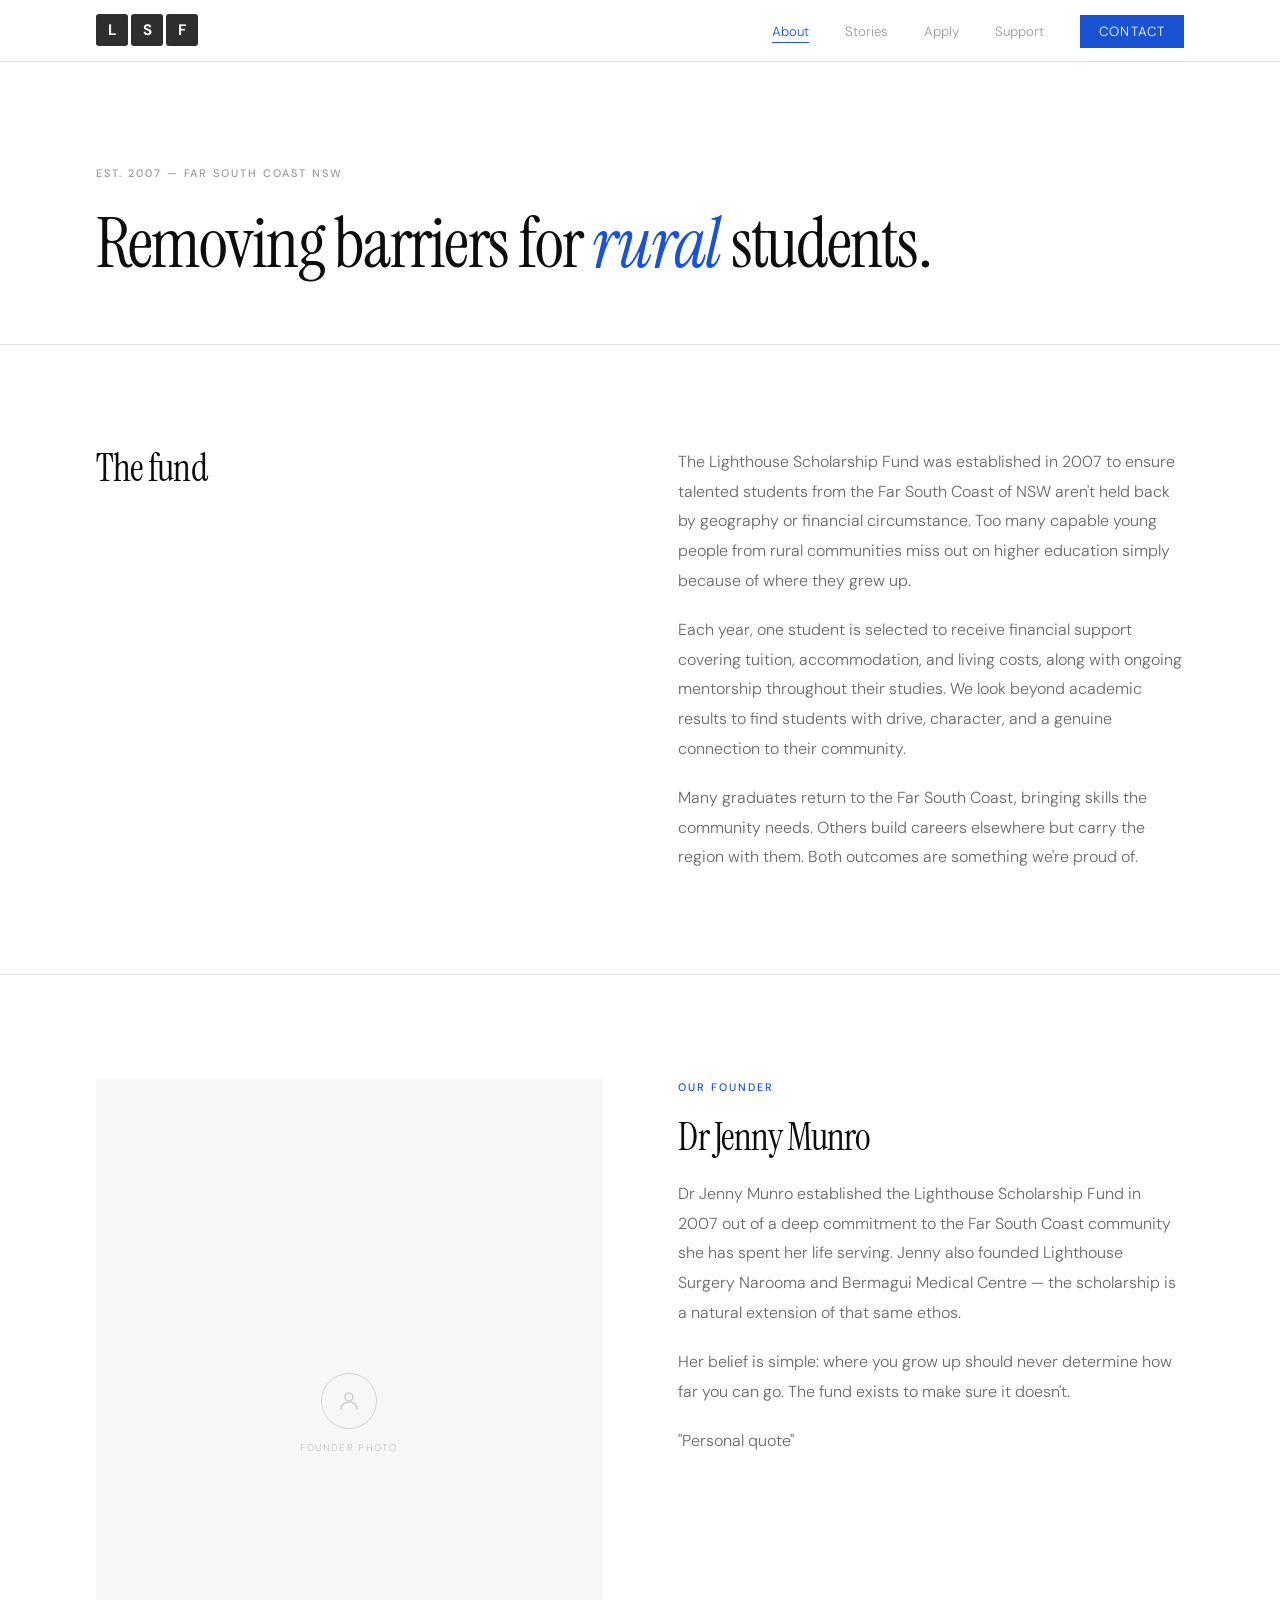
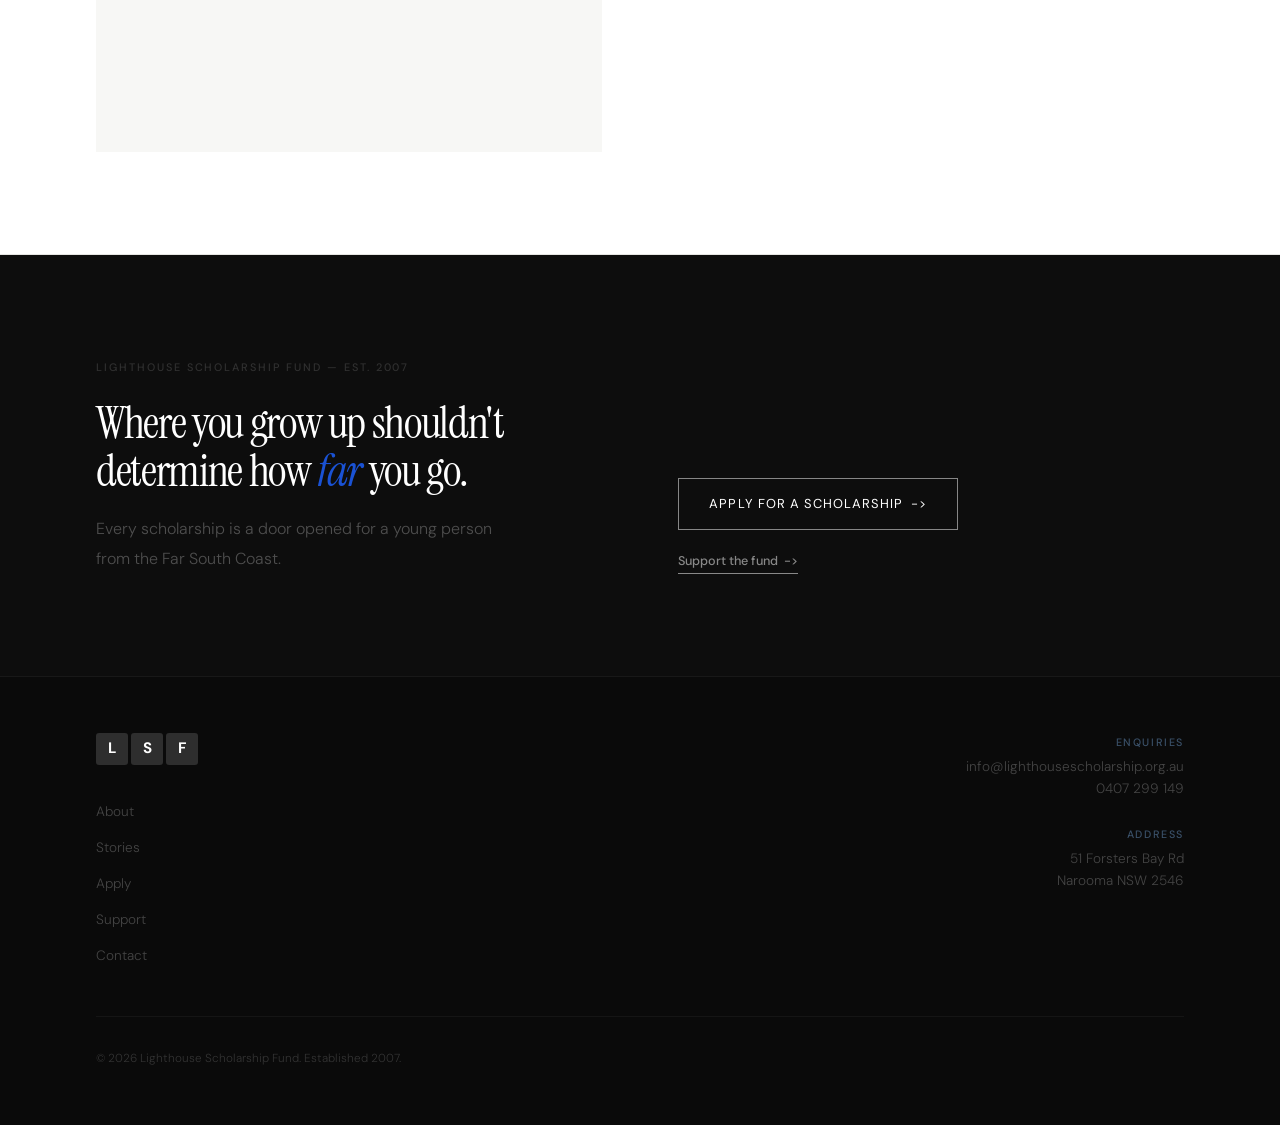
==== about.html @ 6eef52ed "Added multi-page structure with seperate HTML, CSS, and JS files, as well as a favicon and completel" ====
<!DOCTYPE html>
<html lang="en">
<head>
  <meta charset="UTF-8" />
  <meta name="viewport" content="width=device-width, initial-scale=1.0" />
  <meta name="description" content="About the Lighthouse Scholarship Fund — established in 2007 to support talented students from the Far South Coast of NSW." />
  <title>About — Lighthouse Scholarship Fund</title>
  <link rel="preconnect" href="https://fonts.googleapis.com" />
  <link rel="preconnect" href="https://fonts.gstatic.com" crossorigin />
  <link href="https://fonts.googleapis.com/css2?family=Instrument+Serif:ital@0;1&family=DM+Sans:opsz,wght@9..40,300;9..40,400;9..40,500;9..40,700&display=swap" rel="stylesheet" />
  <link rel="icon" href="favicon.ico" />
  <link rel="stylesheet" href="css/styles.css" />
</head>
<body data-page="about">

<a href="#main" class="skip">Skip to main content</a>

<nav class="nav">
  <div class="wrap nav-inner">
    <a href="index.html" class="lsf-mark nav-mark" aria-label="Lighthouse Scholarship Fund - Home">
      <span class="lsf-tile">L</span><span class="lsf-tile">S</span><span class="lsf-tile">F</span>
    </a>
    <button class="nav-toggle" id="navToggle" aria-label="Toggle navigation" aria-expanded="false">
      <span></span><span></span><span></span>
    </button>
    <ul class="nav-links" id="navLinks" aria-hidden="true">
      <li><a href="about.html"   data-page="about">About</a></li>
      <li><a href="stories.html" data-page="stories">Stories</a></li>
      <li><a href="apply.html"   data-page="apply">Apply</a></li>
      <li><a href="support.html" data-page="support">Support</a></li>
      <li><a href="contact.html" data-page="contact" class="nav-cta">Contact</a></li>
    </ul>
  </div>
</nav>

<main id="main">

  <header class="page-header">
    <div class="wrap fade">
      <span class="eyebrow">Est. 2007 — Far South Coast NSW</span>
      <h1>Removing barriers for <em>rural</em> students.</h1>
    </div>
  </header>

  <section class="ruled">
    <div class="wrap two-col fade">
      <h2>The fund</h2>
      <div class="prose">
        <p>The Lighthouse Scholarship Fund was established in 2007 to ensure talented students from the Far South Coast of NSW aren't held back by geography or financial circumstance. Too many capable young people from rural communities miss out on higher education simply because of where they grew up.</p>
        <p>Each year, one student is selected to receive financial support covering tuition, accommodation, and living costs, along with ongoing mentorship throughout their studies. We look beyond academic results to find students with drive, character, and a genuine connection to their community.</p>
        <p>Many graduates return to the Far South Coast, bringing skills the community needs. Others build careers elsewhere but carry the region with them. Both outcomes are something we're proud of.</p>
      </div>
    </div>
  </section>

  <section class="ruled">
    <div class="wrap">
      <div class="two-col fade">
        <div class="founder-photo">
          <div class="founder-ph-ring"><svg width="24" height="24" viewBox="0 0 24 24" fill="none"><circle cx="12" cy="8" r="4" stroke="#c2c2be" stroke-width="1.2"/><path d="M4 20c0-4 3.6-7 8-7s8 3 8 7" stroke="#c2c2be" stroke-width="1.2" stroke-linecap="round"/></svg></div>
          <span>Founder photo</span>
        </div>
        <div class="founder-copy prose">
          <span class="eyebrow eyebrow-blue">Our founder</span>
          <h2>Dr Jenny Munro</h2>
          <p>Dr Jenny Munro established the Lighthouse Scholarship Fund in 2007 out of a deep commitment to the Far South Coast community she has spent her life serving. Jenny also founded Lighthouse Surgery Narooma and Bermagui Medical Centre — the scholarship is a natural extension of that same ethos.</p>
          <p>Her belief is simple: where you grow up should never determine how far you can go. The fund exists to make sure it doesn't.</p>
          <p>"Personal quote"</p>
        </div>
      </div>
    </div>
  </section>

  <section class="pre-footer">
    <div class="wrap"><div class="pre-footer-inner">
      <div class="pre-footer-copy fade">
        <span class="eyebrow">Lighthouse Scholarship Fund — Est. 2007</span>
        <h2>Where you grow up shouldn't determine how <em>far</em> you go.</h2>
        <p>Every scholarship is a door opened for a young person from the Far South Coast.</p>
      </div>
      <div class="pre-footer-actions fade" style="transition-delay:.1s">
        <a href="apply.html" class="btn-ghost">Apply for a scholarship</a>
        <a href="support.html" class="text-link text-link-light">Support the fund</a>
      </div>
    </div></div>
  </section>

</main>

<footer class="footer">
  <div class="wrap">
    <div class="footer-inner">
      <div class="footer-left">
        <a href="index.html" class="lsf-mark foot-mark" aria-label="Home">
          <span class="lsf-tile">L</span><span class="lsf-tile">S</span><span class="lsf-tile">F</span>
        </a>
        <ul class="footer-nav">
          <li><a href="about.html">About</a></li>
          <li><a href="stories.html">Stories</a></li>
          <li><a href="apply.html">Apply</a></li>
          <li><a href="support.html">Support</a></li>
          <li><a href="contact.html">Contact</a></li>
        </ul>
      </div>
      <dl class="footer-enquiries">
        <dt>Enquiries</dt>
        <dd><a href="mailto:info@lighthousescholarship.org.au">info@lighthousescholarship.org.au</a><br><a href="tel:+61407299149">0407 299 149</a></dd>
        <dt>Address</dt>
        <dd>51 Forsters Bay Rd<br>Narooma NSW 2546</dd>
      </dl>
    </div>
    <div class="footer-bottom"><p>&copy; 2026 Lighthouse Scholarship Fund. Established 2007.</p></div>
  </div>
</footer>

<script src="js/script.js"></script>
</body>
</html>
---- css/styles.css ----
/* --- TOKENS --- */
:root {
  --black: #0d0d0d;
  --white: #ffffff;
  --off:   #f7f7f5;
  --blue:  #1a52d4;
  --grey:  #686868;
  --mid:   #9a9a96;
  --rule:  #e5e5e2;
  --pad:   clamp(1.5rem, 5vw, 4rem);
  --gap:   clamp(4rem, 8vw, 7rem);
}

/* --- RESET --- */
*, *::before, *::after { box-sizing: border-box; margin: 0; padding: 0; }
html { scroll-behavior: smooth; }
body {
  font-family: 'DM Sans', sans-serif;
  font-weight: 300;
  font-size: 1rem;
  line-height: 1.7;
  color: var(--black);
  background: var(--white);
  -webkit-font-smoothing: antialiased;
}
img { display: block; max-width: 100%; }
a { text-decoration: none; color: inherit; }

/* --- LAYOUT --- */
.wrap {
  max-width: 76rem;
  margin-inline: auto;
  padding-inline: var(--pad);
}
.ruled { padding-block: var(--gap); border-bottom: 1px solid var(--rule); }
.two-col {
  display: grid;
  grid-template-columns: 1fr 1fr;
  gap: clamp(3rem, 6vw, 6rem);
  align-items: start;
}

/* --- TYPOGRAPHY --- */
h1 {
  font-family: 'Instrument Serif', serif;
  font-size: clamp(3rem, 5.5vw, 5.5rem);
  font-weight: 400;
  line-height: 1.04;
  letter-spacing: -0.025em;
}
h1 em { font-style: italic; color: var(--blue); }
h2 {
  font-family: 'Instrument Serif', serif;
  font-size: clamp(1.9rem, 3vw, 2.8rem);
  font-weight: 400;
  letter-spacing: -0.02em;
  line-height: 1.12;
}
h2 em { font-style: italic; color: var(--blue); }
h3 {
  font-size: 1.05rem;
  font-weight: 500;
  letter-spacing: -0.01em;
  margin-bottom: 0.4rem;
  line-height: 1.4;
}
.eyebrow {
  display: block;
  font-size: 0.68rem;
  font-weight: 500;
  letter-spacing: 0.18em;
  text-transform: uppercase;
  color: var(--mid);
}
.eyebrow-blue { color: var(--blue); }
.prose p {
  color: var(--grey);
  line-height: 1.85;
  margin-bottom: 1.25rem;
}
.prose p:last-child { margin-bottom: 0; }

/* --- SCROLL FADE --- */
.fade {
  opacity: 0;
  transform: translateY(0.75rem);
  transition: opacity 0.5s ease, transform 0.5s ease;
}
.fade.visible { opacity: 1; transform: none; }

/* --- SKIP LINK --- */
.skip {
  position: absolute; top: -9rem; left: var(--pad);
  background: var(--black); color: #fff;
  padding: 0.5rem 1rem; font-size: 0.875rem;
  transition: top 0.2s; z-index: 999;
}
.skip:focus { top: 1rem; }

/* --- BUTTONS --- */
.btn {
  display: inline-flex; align-items: center; gap: 0.5rem;
  background: var(--black); color: #fff;
  border: 1px solid var(--black);
  font-family: inherit; font-size: 0.81rem; font-weight: 400;
  letter-spacing: 0.08em; text-transform: uppercase;
  padding: 0.875rem 1.875rem;
  cursor: pointer;
  transition: background 0.2s, border-color 0.2s, gap 0.25s;
  text-decoration: none;
}
.btn::after { content: '->'; font-style: normal; }
.btn:hover { background: var(--blue); border-color: var(--blue); gap: 0.8rem; }

.btn-ghost {
  display: inline-flex; align-items: center; gap: 0.5rem;
  background: transparent; color: #fff;
  border: 1px solid rgba(255,255,255,0.5);
  font-family: inherit; font-size: 0.81rem; font-weight: 400;
  letter-spacing: 0.08em; text-transform: uppercase;
  padding: 0.875rem 1.875rem;
  cursor: pointer;
  transition: border-color 0.2s, background 0.2s, gap 0.25s;
  text-decoration: none;
}
.btn-ghost::after { content: '->'; }
.btn-ghost:hover { border-color: rgba(255,255,255,0.9); background: rgba(255,255,255,0.07); gap: 0.8rem; }

.text-link {
  display: inline-flex; align-items: center; gap: 0.35rem;
  font-size: 0.79rem; font-weight: 500;
  border-bottom: 1px solid currentColor; padding-bottom: 1px;
  color: var(--grey);
  transition: color 0.2s, gap 0.25s;
  cursor: pointer;
  text-decoration: none;
}
.text-link::after { content: '->'; }
.text-link:hover { color: var(--blue); gap: 0.6rem; }
.text-link-light { color: #888; border-color: #888; }
.text-link-light:hover { color: #fff; border-color: #fff; }

/* --- NAV --- */
.nav {
  position: sticky; top: 0; z-index: 100;
  background: rgba(255,255,255,0.96);
  border-bottom: 1px solid var(--rule);
  backdrop-filter: blur(16px);
  -webkit-backdrop-filter: blur(16px);
}
.nav-inner {
  display: flex; align-items: center;
  justify-content: space-between;
  padding-block: 0.9rem;
}

/* --- LSF MARK --- */
.lsf-mark {
  display: inline-flex; gap: 3px;
  cursor: pointer; user-select: none;
  width: fit-content;
  flex-shrink: 0;
  text-decoration: none;
}
.lsf-tile {
  display: flex; align-items: center; justify-content: center;
  width: 2rem; height: 2rem;
  font-weight: 700; font-size: 0.95rem; line-height: 1;
  border-radius: 3px;
  transition: background 0.18s, transform 0.22s;
}
.nav-mark .lsf-tile  { background: #2e2e2e; color: #fff; }
.nav-mark:hover .lsf-tile { background: var(--blue); }
.nav-mark:hover .lsf-tile:nth-child(1) { transform: translateY(-3px); transition-delay:   0ms; }
.nav-mark:hover .lsf-tile:nth-child(2) { transform: translateY(-3px); transition-delay:  55ms; }
.nav-mark:hover .lsf-tile:nth-child(3) { transform: translateY(-3px); transition-delay: 110ms; }

.foot-mark .lsf-tile  { background: #2e2e2e; color: #fff; }
.foot-mark:hover .lsf-tile { background: var(--blue); }
.foot-mark:hover .lsf-tile:nth-child(1) { transform: translateY(-3px); transition-delay:   0ms; }
.foot-mark:hover .lsf-tile:nth-child(2) { transform: translateY(-3px); transition-delay:  55ms; }
.foot-mark:hover .lsf-tile:nth-child(3) { transform: translateY(-3px); transition-delay: 110ms; }

/* --- NAV LINKS --- */
.nav-links {
  display: flex; list-style: none;
  align-items: center; gap: 2.25rem;
}
.nav-links a {
  font-size: 0.83rem; color: var(--mid);
  position: relative; transition: color 0.2s;
  cursor: pointer; white-space: nowrap;
  text-decoration: none;
}
.nav-links a::after {
  content: ''; position: absolute;
  left: 0; bottom: -3px;
  width: 0; height: 1px;
  background: var(--blue);
  transition: width 0.25s;
  pointer-events: none;
}
.nav-links a:hover { color: var(--black); }
.nav-links a:hover::after,
.nav-links a.active::after { width: 100%; }
.nav-links a.active { color: var(--blue); }

.nav-cta {
  background: var(--blue); color: #fff !important;
  padding: 0.5rem 1.2rem;
  font-size: 0.79rem; letter-spacing: 0.08em;
  text-transform: uppercase;
  transition: opacity 0.2s;
}
.nav-cta::after { display: none !important; }
.nav-cta:hover { color: #fff !important; opacity: 0.82; }

.nav-toggle {
  display: none; flex-direction: column; gap: 5px;
  background: none; border: none;
  cursor: pointer; padding: 4px;
}
.nav-toggle span {
  display: block; width: 1.3rem; height: 1.5px;
  background: var(--black);
  transition: transform 0.3s, opacity 0.3s;
}
.nav-toggle.open span:nth-child(1) { transform: rotate(45deg) translate(4.5px, 4.5px); }
.nav-toggle.open span:nth-child(2) { opacity: 0; }
.nav-toggle.open span:nth-child(3) { transform: rotate(-45deg) translate(4.5px, -4.5px); }

/* --- PAGE HEADER --- */
.page-header {
  padding-top: clamp(4rem, 8vw, 7rem);
  padding-bottom: clamp(3rem, 5vw, 5rem);
  border-bottom: 1px solid var(--rule);
}
.page-header .eyebrow { margin-bottom: 1.5rem; }

/* --- SCHOLAR CARDS --- */
.cards-header {
  display: flex; align-items: baseline;
  justify-content: space-between;
  flex-wrap: wrap; gap: 1rem;
  margin-bottom: clamp(1.75rem, 3vw, 2.5rem);
}
.cards-grid {
  display: grid;
  grid-template-columns: repeat(3, 1fr);
  gap: 1rem;
}
.story-card {
  position: relative; aspect-ratio: 3/4;
  overflow: hidden; background: #181818;
  display: flex; flex-direction: column; justify-content: flex-end;
  cursor: pointer;
  transition: transform 0.3s ease, box-shadow 0.3s ease;
  text-decoration: none;
}
.story-card:hover {
  transform: translateY(-0.5rem);
  box-shadow: 0 1.5rem 3rem rgba(26,82,212,0.12), 0 0.5rem 1rem rgba(0,0,0,0.1);
}
.story-card img {
  position: absolute; inset: 0;
  width: 100%; height: 100%;
  object-fit: cover; object-position: top;
  opacity: 0.55;
  transition: opacity 0.4s, transform 0.5s;
}
.story-card:hover img { opacity: 0.4; transform: scale(1.04); }
.card-ph {
  position: absolute; inset: 0;
  background: #181818;
  display: flex; flex-direction: column;
  align-items: center; justify-content: center; gap: 0.65rem;
}
.card-ph-ring {
  width: 48px; height: 48px; border-radius: 50%;
  border: 1px solid #2d2d2d;
  display: flex; align-items: center; justify-content: center;
}
.card-ph span {
  font-size: 0.61rem; letter-spacing: 0.16em;
  text-transform: uppercase; color: #2d2d2d;
}
.card-body {
  position: relative;
  padding: 1.75rem 1.5rem 1.5rem;
  background: linear-gradient(to top, rgba(0,0,0,0.9) 0%, rgba(0,0,0,0.4) 60%, transparent 100%);
}
.card-body .eyebrow { color: rgba(255,255,255,0.35); margin-bottom: 0.3rem; }
.card-body h3 {
  font-family: 'Instrument Serif', serif;
  font-size: 1rem; font-weight: 400;
  color: #fff; line-height: 1.3; margin-bottom: 0.25rem;
}
.card-body p { font-size: 0.77rem; color: rgba(255,255,255,0.4); line-height: 1.5; }

/* --- STORY ROWS --- */
.story-list { padding-block: var(--gap); }
.story-row {
  display: grid; grid-template-columns: 1fr 2fr;
  gap: clamp(2rem, 4vw, 4.5rem);
  padding-block: clamp(2.5rem, 4vw, 3.5rem);
  border-top: 1px solid var(--rule);
  align-items: start;
}
.story-row:first-child { border-top: none; }
.story-row-photo {
  aspect-ratio: 4/3; background: var(--off);
  overflow: hidden;
  display: flex; flex-direction: column;
  align-items: center; justify-content: center; gap: 0.65rem;
  transition: transform 0.3s, box-shadow 0.3s;
}
.story-row-photo:hover { transform: translateY(-0.3rem); box-shadow: 0 1rem 2.5rem rgba(0,0,0,0.07); }
.story-row-photo img { width: 100%; height: 100%; object-fit: cover; }
.story-row-ph-ring {
  width: 40px; height: 40px; border-radius: 50%;
  border: 1px solid #d5d5d2;
  display: flex; align-items: center; justify-content: center;
}
.story-row-photo > span {
  font-size: 0.61rem; letter-spacing: 0.14em;
  text-transform: uppercase; color: #c2c2be;
}
.story-row-body .eyebrow { margin-bottom: 0.6rem; }
.story-row-body h3 {
  font-family: 'Instrument Serif', serif;
  font-size: clamp(1.25rem, 2vw, 1.55rem);
  font-weight: 400; letter-spacing: -0.01em;
  margin-bottom: 0.8rem; line-height: 1.2;
}
.story-row-body p { color: var(--grey); line-height: 1.8; font-size: 0.94rem; }

/* --- FOUNDER --- */
.founder-photo {
  aspect-ratio: 3/4; background: var(--off);
  display: flex; flex-direction: column;
  align-items: center; justify-content: center; gap: 0.65rem;
  overflow: hidden;
  transition: transform 0.3s, box-shadow 0.3s;
}
.founder-photo:hover { transform: translateY(-0.35rem); box-shadow: 0 1.5rem 3rem rgba(0,0,0,0.07); }
.founder-photo > span {
  font-size: 0.61rem; letter-spacing: 0.14em;
  text-transform: uppercase; color: #c2c2be;
}
.founder-ph-ring {
  width: 56px; height: 56px; border-radius: 50%;
  border: 1px solid #d5d5d2;
  display: flex; align-items: center; justify-content: center;
}
.founder-copy .eyebrow { margin-bottom: 1.25rem; }
.founder-copy h2 { margin-bottom: 1.25rem; }

/* --- STEPS (Apply page) --- */
.steps-header {
  display: flex; align-items: baseline; justify-content: space-between;
  padding-top: clamp(3rem, 5vw, 4.5rem);
  margin-top: clamp(3rem, 5vw, 4.5rem);
  border-top: 1px solid var(--rule);
  margin-bottom: clamp(1.75rem, 3vw, 2.5rem);
}
.step {
  display: grid; grid-template-columns: 4rem 1fr;
  gap: 1.75rem; padding-block: 1.75rem;
  border-top: 1px solid var(--rule); align-items: start;
}
.step-num { font-size: 0.78rem; color: var(--blue); letter-spacing: 0.1em; padding-top: 0.2rem; }
.step h3 { margin-bottom: 0.35rem; }
.step p { color: var(--grey); font-size: 0.93rem; line-height: 1.75; }

/* --- APPLICATION FORM --- */
.form-section { padding-block: var(--gap); }
.form-preamble {
  display: grid; grid-template-columns: 1fr 1fr;
  gap: clamp(3rem, 6vw, 6rem); align-items: start;
  padding-bottom: clamp(2.5rem, 5vw, 4rem);
  margin-bottom: clamp(2.5rem, 5vw, 4rem);
  border-bottom: 1px solid var(--rule);
}
.form-preamble h2 { margin-bottom: 0.75rem; }
.form-preamble-body { color: var(--grey); font-size: 1rem; line-height: 1.82; margin-bottom: 1.75rem; }
.form-meta { display: flex; flex-direction: column; gap: 1.5rem; border-top: 1px solid var(--rule); padding-top: 1.5rem; }
.form-meta dt {
  font-size: 0.67rem; letter-spacing: 0.15em;
  text-transform: uppercase; color: var(--mid);
  font-weight: 500; margin-bottom: 0.2rem;
}
.form-meta dd { font-size: 0.93rem; color: var(--grey); line-height: 1.6; }
.form-meta a { color: var(--blue); border-bottom: 1px solid transparent; transition: border-color 0.2s; }
.form-meta a:hover { border-color: var(--blue); }

/* Field system */
.form { display: grid; gap: 0; }
.form-block {
  padding-block: clamp(2rem, 4vw, 3rem);
  border-bottom: 1px solid var(--rule);
  display: grid; gap: 1.5rem;
}
.form-block:last-of-type { border-bottom: none; padding-bottom: 0; }
.form-block-label {
  font-size: 0.67rem; letter-spacing: 0.15em; text-transform: uppercase;
  font-weight: 500; color: var(--blue);
  margin-bottom: 0.25rem;
}
.form-row { display: grid; grid-template-columns: 1fr 1fr; gap: 1.5rem; }
.field { display: grid; gap: 0.45rem; }
.field label {
  font-size: 0.67rem; letter-spacing: 0.15em;
  text-transform: uppercase; color: var(--mid); font-weight: 500;
}
.field input, .field textarea, .field select {
  width: 100%; border: none;
  border-bottom: 1px solid var(--rule);
  background: transparent; padding: 0.7rem 0;
  font-family: inherit; font-size: 0.97rem; font-weight: 300;
  color: var(--black); transition: border-color 0.2s;
  -webkit-appearance: none; outline: none; border-radius: 0;
}
.field input:focus,
.field textarea:focus,
.field select:focus { border-color: var(--blue); }
.field input::placeholder,
.field textarea::placeholder { color: #ceccca; }
.field textarea { resize: vertical; min-height: 7rem; line-height: 1.65; }
.field select {
  background-image: url("data:image/svg+xml,%3Csvg xmlns='http://www.w3.org/2000/svg' width='11' height='6' viewBox='0 0 11 6'%3E%3Cpath d='M1 1l4.5 4L10 1' stroke='%239a9a96' stroke-width='1.5' fill='none' stroke-linecap='round'/%3E%3C/svg%3E");
  background-repeat: no-repeat; background-position: right 0 center;
  padding-right: 1.5rem; cursor: pointer;
}
.field-hint { font-size: 0.77rem; color: var(--mid); line-height: 1.55; margin-top: 0.2rem; }

.file-drop {
  border: 1px dashed var(--rule); padding: 1.75rem;
  transition: border-color 0.2s, background 0.2s;
}
.file-drop:focus-within,
.file-drop:hover { border-color: var(--blue); background: #f4f8ff; }
.file-drop-label {
  font-size: 0.67rem; letter-spacing: 0.15em; text-transform: uppercase;
  color: var(--mid); font-weight: 500; display: block; margin-bottom: 0.45rem;
}
.file-drop-hint { font-size: 0.8rem; color: var(--mid); line-height: 1.6; margin-bottom: 0.65rem; }
.file-drop input[type="file"] {
  border: none; padding: 0; font-size: 0.875rem;
  color: var(--grey); cursor: pointer; width: 100%;
}
.form-note { font-size: 0.77rem; color: var(--mid); line-height: 1.6; }
.form-note a { border-bottom: 1px solid var(--rule); transition: color 0.2s, border-color 0.2s; }
.form-note a:hover { color: var(--blue); border-color: var(--blue); }
.form-submit { padding-top: clamp(2rem, 4vw, 3rem); display: flex; align-items: center; gap: 1.5rem; flex-wrap: wrap; }

/* --- SUPPORT WAYS --- */
.ways {
  display: grid; grid-template-columns: repeat(3, 1fr);
  gap: 1px; background: var(--rule);
  border: 1px solid var(--rule);
  margin-top: clamp(3rem, 5vw, 4.5rem);
}
.way {
  padding: 2.5rem 2.25rem;
  background: var(--white);
  transition: background 0.22s;
}
.way:hover { background: var(--off); }
.way .eyebrow { margin-bottom: 1rem; }
.way h3 { margin-bottom: 0.5rem; }
.way p { color: var(--grey); font-size: 0.93rem; line-height: 1.75; }

/* --- CTA STRIP --- */
.cta-strip { padding-block: var(--gap); }
.cta-strip-inner {
  display: flex; align-items: center;
  justify-content: space-between;
  gap: 3rem; flex-wrap: wrap;
  padding: clamp(2.5rem, 5vw, 4rem);
  background: var(--white);
}
.cta-strip-text { flex: 1; min-width: 14rem; }
.cta-strip-text h2 { font-size: clamp(1.5rem, 2.5vw, 2rem); margin-bottom: 0.4rem; }
.cta-strip-text p { color: var(--grey); font-size: 0.93rem; line-height: 1.75; max-width: 42ch; }

/* --- CONTACT --- */
.contact-body {
  display: grid; grid-template-columns: 1fr 2fr;
  gap: clamp(3rem, 6vw, 6rem);
  padding-block: var(--gap); align-items: start;
}
.contact-details { display: flex; flex-direction: column; gap: 2rem; }
.contact-details dt {
  font-size: 0.67rem; letter-spacing: 0.15em; text-transform: uppercase;
  color: var(--mid); margin-bottom: 0.25rem; font-weight: 500;
}
.contact-details dd { font-size: 0.94rem; color: #444; line-height: 1.65; }
.contact-details a { border-bottom: 1px solid transparent; transition: color 0.2s, border-color 0.2s; }
.contact-details a:hover { color: var(--blue); border-color: var(--blue); }

/* --- STATS STRIP --- */
.stats-strip { border-bottom: 1px solid var(--rule); }
.stats-grid {
  display: grid;
  grid-template-columns: repeat(3, 1fr);
}
.stat-item {
  padding: clamp(2rem, 4vw, 2.75rem) var(--pad);
  border-right: 1px solid var(--rule);
}
.stat-item:first-child { padding-left: 0; }
.stat-item:last-child  { border-right: none; }
.stat-num {
  font-family: 'Instrument Serif', serif;
  font-size: clamp(2.5rem, 4vw, 3.75rem);
  font-weight: 400;
  letter-spacing: -0.04em; line-height: 1;
  margin-bottom: 0.35rem; color: var(--black);
  transition: color 0.2s;
}
.stat-item:hover .stat-num { color: var(--blue); }
.stat-label { font-size: 0.83rem; color: var(--mid); }

/* --- HERO --- */
.hero {
  padding-top: clamp(5rem, 10vw, 8rem);
  padding-bottom: clamp(4rem, 8vw, 6.5rem);
  border-bottom: 1px solid var(--rule);
}
.hero-inner {
  display: grid;
  grid-template-columns: 1fr auto;
  gap: clamp(2rem, 5vw, 5rem);
  align-items: center;
}
.hero-logo {
  width: clamp(10rem, 14vw, 16rem);
  opacity: 0.88;
  flex-shrink: 0;
}
.hero .eyebrow { margin-bottom: 1.75rem; }
.hero h1 { margin-bottom: 1.75rem; max-width: 18ch; }
.hero-body {
  font-size: 1.1rem; color: var(--grey);
  max-width: 52ch; line-height: 1.82;
  margin-bottom: 2.75rem;
}
.hero-actions {
  display: flex; align-items: center;
  gap: 1.5rem; flex-wrap: wrap;
}

/* --- PRE-FOOTER --- */
.pre-footer { background: var(--black); padding-block: var(--gap); }
.pre-footer-inner {
  display: grid; grid-template-columns: 1fr 1fr;
  gap: clamp(3rem, 6vw, 6rem); align-items: end;
}
.pre-footer .eyebrow { color: #303030; margin-bottom: 1.5rem; }
.pre-footer h2 {
  color: #fff;
  font-size: clamp(2rem, 3.5vw, 3.25rem);
  letter-spacing: -0.03em; line-height: 1.06;
  margin-bottom: 1.2rem;
}
.pre-footer h2 em { color: var(--blue); font-style: italic; }
.pre-footer p { color: #4e4e4e; font-size: 1rem; line-height: 1.85; max-width: 38ch; }
.pre-footer-actions {
  display: flex; flex-direction: column;
  align-items: flex-start; gap: 1.25rem;
}

/* --- FOOTER --- */
.footer { background: #0a0a0a; padding-block: 3.5rem; border-top: 1px solid #181818; }
.footer-inner {
  display: grid; grid-template-columns: 1fr 1fr;
  gap: 3rem; align-items: start;
  padding-bottom: 3rem;
  border-bottom: 1px solid #151515;
  margin-bottom: 2rem;
}
.footer-left {
  display: flex; flex-direction: column; gap: 2rem;
  align-items: flex-start;
}
.footer-nav { list-style: none; display: flex; flex-direction: column; gap: 0.55rem; }
.footer-nav a {
  font-size: 0.85rem; color: #444; display: inline-block;
  cursor: pointer; transition: color 0.2s, transform 0.2s;
  text-decoration: none;
}
.footer-nav a:hover { color: var(--blue); transform: translateX(4px); }
.footer-enquiries { text-align: right; }
.footer-enquiries dt {
  font-size: 0.67rem; letter-spacing: 0.15em; text-transform: uppercase;
  color: #3a5068; margin-bottom: 0.3rem; font-weight: 500;
}
.footer-enquiries dd { font-size: 0.85rem; color: #444; line-height: 1.65; margin-bottom: 1.5rem; }
.footer-enquiries dd:last-child { margin-bottom: 0; }
.footer-enquiries a { color: #444; transition: color 0.2s; }
.footer-enquiries a:hover { color: var(--blue); }
.footer-bottom p { font-size: 0.73rem; color: #333; }

/* --- RESPONSIVE --- */
@media (max-width: 60rem) {
  .two-col,
  .pre-footer-inner,
  .contact-body,
  .form-preamble { grid-template-columns: 1fr; }
  .cards-grid { grid-template-columns: 1fr 1fr; }
  .story-row { grid-template-columns: 1fr; }
  .stats-grid { grid-template-columns: 1fr 1fr; }
  .stat-item:nth-child(3) {
    border-top: 1px solid var(--rule);
    padding-left: 0; border-right: none;
    grid-column: 1;
  }
  .ways { grid-template-columns: 1fr; }
  .footer-inner { grid-template-columns: 1fr; }
  .footer-enquiries { text-align: left; }
  .pre-footer-actions { flex-direction: row; flex-wrap: wrap; align-items: center; }
  .steps-header { flex-direction: column; gap: 0.5rem; }
  .form-row { grid-template-columns: 1fr; }
  .cta-strip-inner { flex-direction: column; align-items: flex-start; }
}

@media (max-width: 48rem) {
  .hero-inner { grid-template-columns: 1fr; }
  .hero-logo { width: clamp(8rem, 30vw, 11rem); }
}

@media (max-width: 36rem) {
  .nav-links {
    display: none; flex-direction: column;
    position: fixed; inset: 3.5rem 0 0;
    background: #fff;
    padding: 2.5rem var(--pad) 3rem;
    gap: 0; z-index: 99;
    border-top: 1px solid var(--rule);
    overflow-y: auto;
  }
  .nav-links li { border-bottom: 1px solid var(--rule); }
  .nav-links a {
    display: block; padding: 1.1rem 0;
    font-size: 1.1rem; font-weight: 300; color: var(--black);
  }
  .nav-links a.nav-cta {
    background: none; color: var(--black);
    padding: 1.1rem 0; font-size: 1.1rem;
    letter-spacing: 0; text-transform: none;
  }
  .nav-links.open { display: flex; }
  .nav-toggle { display: flex; }
  .cards-grid { grid-template-columns: 1fr; }
  .stats-grid { grid-template-columns: 1fr; }
  .stat-item {
    border-right: none !important;
    border-top: 1px solid var(--rule);
    padding-left: 0 !important;
    grid-column: 1 !important;
  }
  .stat-item:first-child { border-top: none; }
}
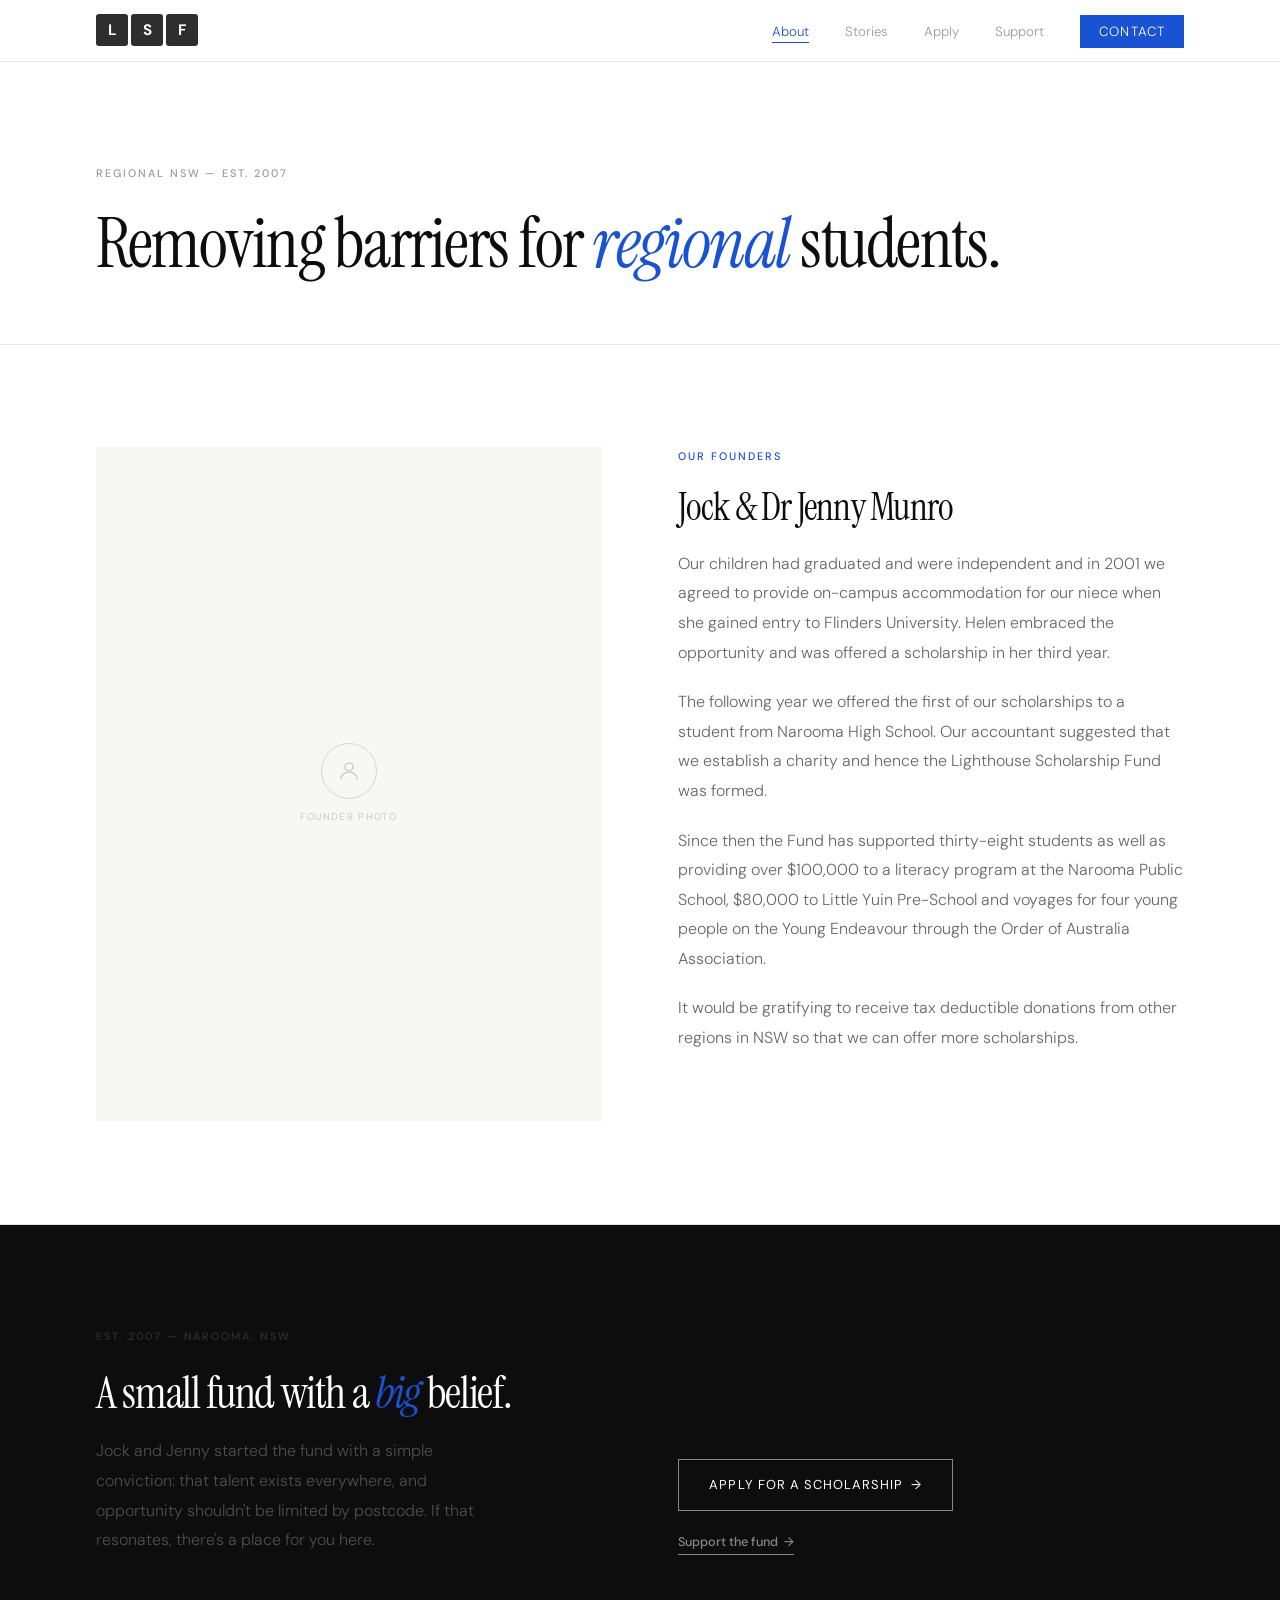
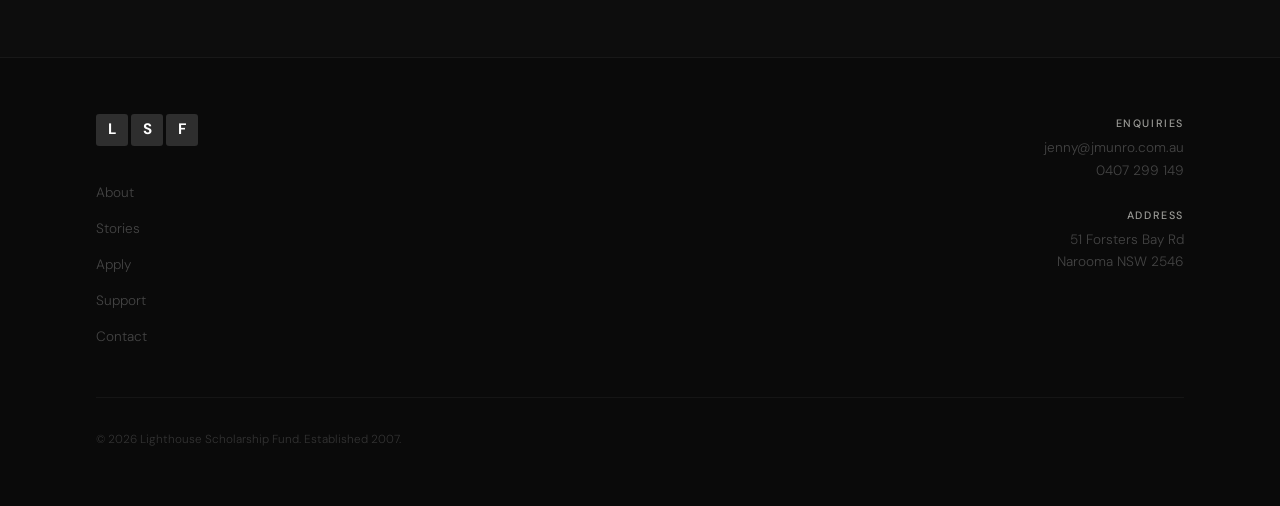
==== commit 77b26314: "Add thankyou.html, simplified pages, update README, and other accessibility features" ====
--- a/about.html
+++ b/about.html
@@ -1,5 +1,5 @@
 <!DOCTYPE html>
-<html lang="en">
+<html lang="en-AU">
 <head>
   <meta charset="UTF-8" />
   <meta name="viewport" content="width=device-width, initial-scale=1.0" />
@@ -37,35 +37,25 @@
 
   <header class="page-header">
     <div class="wrap fade">
-      <span class="eyebrow">Est. 2007 — Far South Coast NSW</span>
-      <h1>Removing barriers for <em>rural</em> students.</h1>
+      <span class="eyebrow">Regional NSW — Est. 2007</span>
+      <h1>Removing barriers for <em>regional</em> students.</h1>
     </div>
   </header>
-
-  <section class="ruled">
-    <div class="wrap two-col fade">
-      <h2>The fund</h2>
-      <div class="prose">
-        <p>The Lighthouse Scholarship Fund was established in 2007 to ensure talented students from the Far South Coast of NSW aren't held back by geography or financial circumstance. Too many capable young people from rural communities miss out on higher education simply because of where they grew up.</p>
-        <p>Each year, one student is selected to receive financial support covering tuition, accommodation, and living costs, along with ongoing mentorship throughout their studies. We look beyond academic results to find students with drive, character, and a genuine connection to their community.</p>
-        <p>Many graduates return to the Far South Coast, bringing skills the community needs. Others build careers elsewhere but carry the region with them. Both outcomes are something we're proud of.</p>
-      </div>
-    </div>
-  </section>
 
   <section class="ruled">
     <div class="wrap">
       <div class="two-col fade">
         <div class="founder-photo">
-          <div class="founder-ph-ring"><svg width="24" height="24" viewBox="0 0 24 24" fill="none"><circle cx="12" cy="8" r="4" stroke="#c2c2be" stroke-width="1.2"/><path d="M4 20c0-4 3.6-7 8-7s8 3 8 7" stroke="#c2c2be" stroke-width="1.2" stroke-linecap="round"/></svg></div>
+          <div class="founder-ph-ring"><svg width="24" height="24" viewBox="0 0 24 24" fill="none" aria-hidden="true"><circle cx="12" cy="8" r="4" stroke="#c2c2be" stroke-width="1.2"/><path d="M4 20c0-4 3.6-7 8-7s8 3 8 7" stroke="#c2c2be" stroke-width="1.2" stroke-linecap="round"/></svg></div>
           <span>Founder photo</span>
         </div>
         <div class="founder-copy prose">
-          <span class="eyebrow eyebrow-blue">Our founder</span>
-          <h2>Dr Jenny Munro</h2>
-          <p>Dr Jenny Munro established the Lighthouse Scholarship Fund in 2007 out of a deep commitment to the Far South Coast community she has spent her life serving. Jenny also founded Lighthouse Surgery Narooma and Bermagui Medical Centre — the scholarship is a natural extension of that same ethos.</p>
-          <p>Her belief is simple: where you grow up should never determine how far you can go. The fund exists to make sure it doesn't.</p>
-          <p>"Personal quote"</p>
+          <span class="eyebrow eyebrow-blue">Our founders</span>
+          <h2>Jock &amp; Dr Jenny Munro</h2>
+          <p>Our children had graduated and were independent and in 2001 we agreed to provide on-campus accommodation for our niece when she gained entry to Flinders University. Helen embraced the opportunity and was offered a scholarship in her third year.</p>
+          <p>The following year we offered the first of our scholarships to a student from Narooma High School. Our accountant suggested that we establish a charity and hence the Lighthouse Scholarship Fund was formed.</p>
+          <p>Since then the Fund has supported thirty-eight students as well as providing over $100,000 to a literacy program at the Narooma Public School, $80,000 to Little Yuin Pre-School and voyages for four young people on the Young Endeavour through the Order of Australia Association.</p>
+          <p>It would be gratifying to receive tax deductible donations from other regions in NSW so that we can offer more scholarships.</p>
         </div>
       </div>
     </div>
@@ -74,9 +64,9 @@
   <section class="pre-footer">
     <div class="wrap"><div class="pre-footer-inner">
       <div class="pre-footer-copy fade">
-        <span class="eyebrow">Lighthouse Scholarship Fund — Est. 2007</span>
-        <h2>Where you grow up shouldn't determine how <em>far</em> you go.</h2>
-        <p>Every scholarship is a door opened for a young person from the Far South Coast.</p>
+        <span class="eyebrow">Est. 2007 — Narooma, NSW</span>
+        <h2>A small fund with a <em>big</em> belief.</h2>
+        <p>Jock and Jenny started the fund with a simple conviction: that talent exists everywhere, and opportunity shouldn't be limited by postcode. If that resonates, there's a place for you here.</p>
       </div>
       <div class="pre-footer-actions fade" style="transition-delay:.1s">
         <a href="apply.html" class="btn-ghost">Apply for a scholarship</a>
@@ -104,7 +94,7 @@
       </div>
       <dl class="footer-enquiries">
         <dt>Enquiries</dt>
-        <dd><a href="mailto:info@lighthousescholarship.org.au">info@lighthousescholarship.org.au</a><br><a href="tel:+61407299149">0407 299 149</a></dd>
+        <dd><a href="mailto:jenny@jmunro.com.au">jenny@jmunro.com.au</a><br><a href="tel:+61407299149">0407 299 149</a></dd>
         <dt>Address</dt>
         <dd>51 Forsters Bay Rd<br>Narooma NSW 2546</dd>
       </dl>
--- a/css/styles.css
+++ b/css/styles.css
@@ -22,6 +22,8 @@
   color: var(--black);
   background: var(--white);
   -webkit-font-smoothing: antialiased;
+  -moz-osx-font-smoothing: grayscale;
+  text-rendering: optimizeLegibility;
 }
 img { display: block; max-width: 100%; }
 a { text-decoration: none; color: inherit; }
@@ -109,7 +111,7 @@
   transition: background 0.2s, border-color 0.2s, gap 0.25s;
   text-decoration: none;
 }
-.btn::after { content: '->'; font-style: normal; }
+.btn::after { content: '→'; font-style: normal; }
 .btn:hover { background: var(--blue); border-color: var(--blue); gap: 0.8rem; }
 
 .btn-ghost {
@@ -123,8 +125,8 @@
   transition: border-color 0.2s, background 0.2s, gap 0.25s;
   text-decoration: none;
 }
-.btn-ghost::after { content: '->'; }
-.btn-ghost:hover { border-color: rgba(255,255,255,0.9); background: rgba(255,255,255,0.07); gap: 0.8rem; }
+.btn-ghost::after { content: '→'; }
+.btn-ghost:hover { background: var(--blue); border-color: var(--blue); gap: 0.8rem; }
 
 .text-link {
   display: inline-flex; align-items: center; gap: 0.35rem;
@@ -135,7 +137,7 @@
   cursor: pointer;
   text-decoration: none;
 }
-.text-link::after { content: '->'; }
+.text-link::after { content: '→'; }
 .text-link:hover { color: var(--blue); gap: 0.6rem; }
 .text-link-light { color: #888; border-color: #888; }
 .text-link-light:hover { color: #fff; border-color: #fff; }
@@ -170,16 +172,19 @@
   transition: background 0.18s, transform 0.22s;
 }
 .nav-mark .lsf-tile  { background: #2e2e2e; color: #fff; }
-.nav-mark:hover .lsf-tile { background: var(--blue); }
-.nav-mark:hover .lsf-tile:nth-child(1) { transform: translateY(-3px); transition-delay:   0ms; }
-.nav-mark:hover .lsf-tile:nth-child(2) { transform: translateY(-3px); transition-delay:  55ms; }
-.nav-mark:hover .lsf-tile:nth-child(3) { transform: translateY(-3px); transition-delay: 110ms; }
-
-.foot-mark .lsf-tile  { background: #2e2e2e; color: #fff; }
-.foot-mark:hover .lsf-tile { background: var(--blue); }
-.foot-mark:hover .lsf-tile:nth-child(1) { transform: translateY(-3px); transition-delay:   0ms; }
-.foot-mark:hover .lsf-tile:nth-child(2) { transform: translateY(-3px); transition-delay:  55ms; }
-.foot-mark:hover .lsf-tile:nth-child(3) { transform: translateY(-3px); transition-delay: 110ms; }
+.foot-mark .lsf-tile { background: #2e2e2e; color: #fff; }
+
+@media (hover: hover) {
+  .nav-mark:hover .lsf-tile  { background: var(--blue); }
+  .nav-mark:hover .lsf-tile:nth-child(1) { transform: translateY(-3px); transition-delay:   0ms; }
+  .nav-mark:hover .lsf-tile:nth-child(2) { transform: translateY(-3px); transition-delay:  55ms; }
+  .nav-mark:hover .lsf-tile:nth-child(3) { transform: translateY(-3px); transition-delay: 110ms; }
+
+  .foot-mark:hover .lsf-tile  { background: var(--blue); }
+  .foot-mark:hover .lsf-tile:nth-child(1) { transform: translateY(-3px); transition-delay:   0ms; }
+  .foot-mark:hover .lsf-tile:nth-child(2) { transform: translateY(-3px); transition-delay:  55ms; }
+  .foot-mark:hover .lsf-tile:nth-child(3) { transform: translateY(-3px); transition-delay: 110ms; }
+}
 
 /* --- NAV LINKS --- */
 .nav-links {
@@ -210,10 +215,10 @@
   padding: 0.5rem 1.2rem;
   font-size: 0.79rem; letter-spacing: 0.08em;
   text-transform: uppercase;
-  transition: opacity 0.2s;
+  transition: background 0.2s;
 }
 .nav-cta::after { display: none !important; }
-.nav-cta:hover { color: #fff !important; opacity: 0.82; }
+.nav-cta:hover { color: #fff !important; background: #1448b8; }
 
 .nav-toggle {
   display: none; flex-direction: column; gap: 5px;
@@ -312,9 +317,7 @@
   overflow: hidden;
   display: flex; flex-direction: column;
   align-items: center; justify-content: center; gap: 0.65rem;
-  transition: transform 0.3s, box-shadow 0.3s;
-}
-.story-row-photo:hover { transform: translateY(-0.3rem); box-shadow: 0 1rem 2.5rem rgba(0,0,0,0.07); }
+}
 .story-row-photo img { width: 100%; height: 100%; object-fit: cover; }
 .story-row-ph-ring {
   width: 40px; height: 40px; border-radius: 50%;
@@ -340,9 +343,7 @@
   display: flex; flex-direction: column;
   align-items: center; justify-content: center; gap: 0.65rem;
   overflow: hidden;
-  transition: transform 0.3s, box-shadow 0.3s;
-}
-.founder-photo:hover { transform: translateY(-0.35rem); box-shadow: 0 1.5rem 3rem rgba(0,0,0,0.07); }
+}
 .founder-photo > span {
   font-size: 0.61rem; letter-spacing: 0.14em;
   text-transform: uppercase; color: #c2c2be;
@@ -358,9 +359,6 @@
 /* --- STEPS (Apply page) --- */
 .steps-header {
   display: flex; align-items: baseline; justify-content: space-between;
-  padding-top: clamp(3rem, 5vw, 4.5rem);
-  margin-top: clamp(3rem, 5vw, 4.5rem);
-  border-top: 1px solid var(--rule);
   margin-bottom: clamp(1.75rem, 3vw, 2.5rem);
 }
 .step {
@@ -401,6 +399,7 @@
   display: grid; gap: 1.5rem;
 }
 .form-block:last-of-type { border-bottom: none; padding-bottom: 0; }
+.form-block:has(+ .form-submit) { border-bottom: none; padding-bottom: 0; }
 .form-block-label {
   font-size: 0.67rem; letter-spacing: 0.15em; text-transform: uppercase;
   font-weight: 500; color: var(--blue);
@@ -420,12 +419,15 @@
   color: var(--black); transition: border-color 0.2s;
   -webkit-appearance: none; outline: none; border-radius: 0;
 }
+.field input:focus-visible,
+.field textarea:focus-visible,
+.field select:focus-visible { border-color: var(--blue); outline: none; }
 .field input:focus,
 .field textarea:focus,
 .field select:focus { border-color: var(--blue); }
 .field input::placeholder,
 .field textarea::placeholder { color: #ceccca; }
-.field textarea { resize: vertical; min-height: 7rem; line-height: 1.65; }
+.field textarea { resize: vertical; min-height: 7rem; line-height: 1.65; border-bottom: none; }
 .field select {
   background-image: url("data:image/svg+xml,%3Csvg xmlns='http://www.w3.org/2000/svg' width='11' height='6' viewBox='0 0 11 6'%3E%3Cpath d='M1 1l4.5 4L10 1' stroke='%239a9a96' stroke-width='1.5' fill='none' stroke-linecap='round'/%3E%3C/svg%3E");
   background-repeat: no-repeat; background-position: right 0 center;
@@ -469,6 +471,7 @@
 .way .eyebrow { margin-bottom: 1rem; }
 .way h3 { margin-bottom: 0.5rem; }
 .way p { color: var(--grey); font-size: 0.93rem; line-height: 1.75; }
+.way .text-link { display: block; margin-top: 1.25rem; color: var(--grey); }
 
 /* --- CTA STRIP --- */
 .cta-strip { padding-block: var(--gap); }
@@ -477,7 +480,8 @@
   justify-content: space-between;
   gap: 3rem; flex-wrap: wrap;
   padding: clamp(2.5rem, 5vw, 4rem);
-  background: var(--white);
+  background: var(--off);
+  border: 1px solid var(--rule);
 }
 .cta-strip-text { flex: 1; min-width: 14rem; }
 .cta-strip-text h2 { font-size: clamp(1.5rem, 2.5vw, 2rem); margin-bottom: 0.4rem; }
@@ -505,20 +509,18 @@
   grid-template-columns: repeat(3, 1fr);
 }
 .stat-item {
-  padding: clamp(2rem, 4vw, 2.75rem) var(--pad);
+  padding: clamp(2rem, 4vw, 2.75rem) clamp(1rem, 3vw, 2rem);
   border-right: 1px solid var(--rule);
 }
 .stat-item:first-child { padding-left: 0; }
-.stat-item:last-child  { border-right: none; }
+.stat-item:last-child  { border-right: none; padding-right: 0; }
 .stat-num {
   font-family: 'Instrument Serif', serif;
   font-size: clamp(2.5rem, 4vw, 3.75rem);
   font-weight: 400;
   letter-spacing: -0.04em; line-height: 1;
   margin-bottom: 0.35rem; color: var(--black);
-  transition: color 0.2s;
-}
-.stat-item:hover .stat-num { color: var(--blue); }
+}
 .stat-label { font-size: 0.83rem; color: var(--mid); }
 
 /* --- HERO --- */
@@ -568,6 +570,22 @@
 .pre-footer-actions {
   display: flex; flex-direction: column;
   align-items: flex-start; gap: 1.25rem;
+}
+
+/* --- THANK YOU PAGE --- */
+.thankyou-section {
+  padding-top: clamp(6rem, 12vw, 10rem);
+  padding-bottom: clamp(4rem, 8vw, 7rem);
+  border-bottom: 1px solid var(--rule);
+  min-height: 60vh;
+  display: flex; align-items: center;
+}
+.thankyou-inner { max-width: 52ch; }
+.thankyou-inner .eyebrow { margin-bottom: 1.5rem; }
+.thankyou-inner h1 { margin-bottom: 2rem; }
+.thankyou-links {
+  display: flex; align-items: center;
+  gap: 1.5rem; flex-wrap: wrap;
 }
 
 /* --- FOOTER --- */
@@ -593,7 +611,7 @@
 .footer-enquiries { text-align: right; }
 .footer-enquiries dt {
   font-size: 0.67rem; letter-spacing: 0.15em; text-transform: uppercase;
-  color: #3a5068; margin-bottom: 0.3rem; font-weight: 500;
+  color: var(--mid); margin-bottom: 0.3rem; font-weight: 500;
 }
 .footer-enquiries dd { font-size: 0.85rem; color: #444; line-height: 1.65; margin-bottom: 1.5rem; }
 .footer-enquiries dd:last-child { margin-bottom: 0; }
@@ -626,18 +644,20 @@
 
 @media (max-width: 48rem) {
   .hero-inner { grid-template-columns: 1fr; }
-  .hero-logo { width: clamp(8rem, 30vw, 11rem); }
+  .hero-logo { display: none; }
 }
 
 @media (max-width: 36rem) {
   .nav-links {
     display: none; flex-direction: column;
-    position: fixed; inset: 3.5rem 0 0;
+    position: fixed; top: 3.5rem; left: 0; right: 0; bottom: 0;
     background: #fff;
     padding: 2.5rem var(--pad) 3rem;
     gap: 0; z-index: 99;
     border-top: 1px solid var(--rule);
     overflow-y: auto;
+    height: calc(100vh - 3.5rem);
+    height: calc(100dvh - 3.5rem);
   }
   .nav-links li { border-bottom: 1px solid var(--rule); }
   .nav-links a {
@@ -645,7 +665,7 @@
     font-size: 1.1rem; font-weight: 300; color: var(--black);
   }
   .nav-links a.nav-cta {
-    background: none; color: var(--black);
+    background: none; color: var(--black) !important;
     padding: 1.1rem 0; font-size: 1.1rem;
     letter-spacing: 0; text-transform: none;
   }
@@ -657,6 +677,7 @@
     border-right: none !important;
     border-top: 1px solid var(--rule);
     padding-left: 0 !important;
+    padding-right: 0 !important;
     grid-column: 1 !important;
   }
   .stat-item:first-child { border-top: none; }
